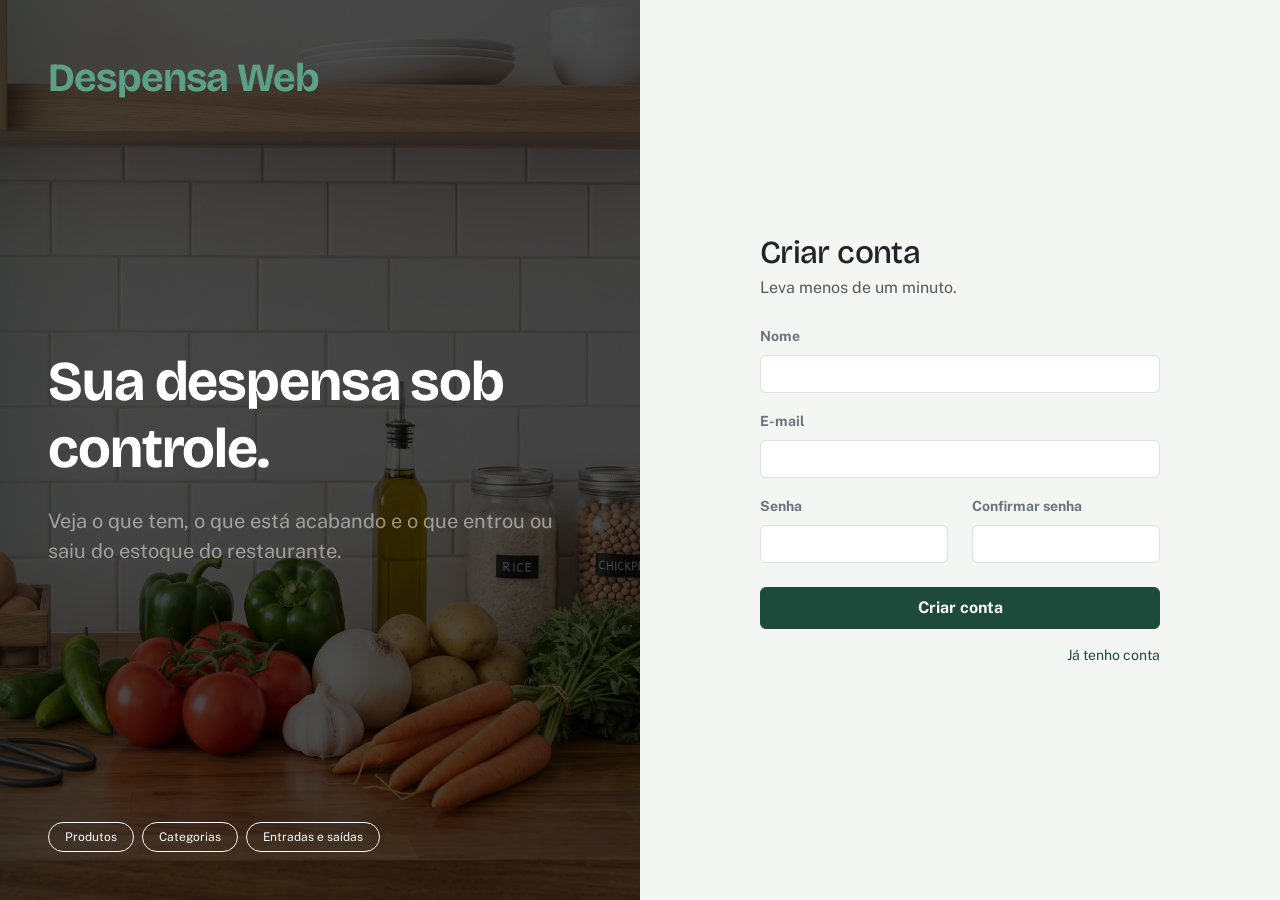
==== front-end/pages/cadastro.html @ 5e9766cb "Frontend inicial (Sujeito a alterações)" ====
<!DOCTYPE html>
<html lang="pt-BR">
<head>
    <meta charset="utf-8">
    <meta name="viewport" content="width=device-width, initial-scale=1">
    <title>Criar Conta · Despensa Web</title>
    <link href="https://cdn.jsdelivr.net/npm/bootstrap@5.3.3/dist/css/bootstrap.min.css" rel="stylesheet">
    <link rel="stylesheet" href="../assets/css/style.css">
</head>
<body>
    <div class="row g-0 auth-wrapper">
        <div class="col-lg-6 auth-hero auth-bg p-5 d-none d-lg-flex flex-column justify-content-between">
            <div class="brand-text fs-1 fw-bold d-flex align-items-center gap-2"  style="color: var(--pine-light);">
                Despensa Web
            </div>
            <div>
                <h1 class="display-4 fw-bold mb-4">Sua despensa sob controle.</h1>
                <p class="fs-5 text-white-50">Veja o que tem, o que está acabando e o que entrou ou saiu do estoque do restaurante.</p>
            </div>
            <div class="d-flex gap-2 flex-wrap">
                <span class="badge border border-light text-light rounded-pill px-3 py-2 fw-normal">Produtos</span>
                <span class="badge border border-light text-light rounded-pill px-3 py-2 fw-normal">Categorias</span>
                <span class="badge border border-light text-light rounded-pill px-3 py-2 fw-normal">Entradas e saídas</span>
            </div>
        </div>
        <div class="col-lg-6 d-flex align-items-center justify-content-center p-4">
            <div style="width: 100%; max-width: 400px;">
                
            <h2 class="mb-1">Criar conta</h2>
            <p class="text-muted mb-4">Leva menos de um minuto.</p>
            <form action="inicio.html">
                <div class="mb-3">
                    <label class="form-label fw-bold small text-secondary">Nome</label>
                    <input type="text" class="form-control" required>
                </div>
                <div class="mb-3">
                    <label class="form-label fw-bold small text-secondary">E-mail</label>
                    <input type="email" class="form-control" required>
                </div>
                <div class="row">
                    <div class="col-sm-6 mb-4">
                        <label class="form-label fw-bold small text-secondary">Senha</label>
                        <input type="password" class="form-control" required>
                    </div>
                    <div class="col-sm-6 mb-4">
                        <label class="form-label fw-bold small text-secondary">Confirmar senha</label>
                        <input type="password" class="form-control" required>
                    </div>
                </div>
                <button type="submit" class="btn btn-primary w-100 py-2 fw-bold">Criar conta</button>
                <div class="text-end mt-3 small">
                    <a href="index.html" class="text-decoration-none text-primary">Já tenho conta</a>
                </div>
            </form>
        
            </div>
        </div>
    </div>
</body>
</html>
---- front-end/assets/css/style.css ----
@import url('https://fonts.googleapis.com/css2?family=Bricolage+Grotesque:wght@600;700&family=Public+Sans:wght@400;600&display=swap');

:root {
    --pine: #1d4a3a;
    --pine-hover: #2b6650;
    --mint: #e4f0e9;
    --saf: #f2b134;
    --pine-light: #5ba087;
    --bg: #f4f6f3;
    --font-heading: 'Bricolage Grotesque', sans-serif;
    --font-body: 'Public Sans', sans-serif;
}

body {
    font-family: var(--font-body);
    background-color: var(--bg);
}

h1, h2, h3, h4, h5, h6, .navbar-brand, .brand-text {
    font-family: var(--font-heading);
    letter-spacing: -0.02em;
}

/* Sobrescrevendo a cor primária do Bootstrap */
.btn-primary {
    background-color: var(--pine);
    border-color: var(--pine);
}
.btn-primary:hover {
    background-color: var(--pine-hover);
    border-color: var(--pine-hover);
}

.text-primary { color: var(--pine) !important; }
.bg-primary { background-color: var(--pine) !important; }

/* Sidebar */
.sidebar {
    width: 260px;
    height: 100vh;
    position: sticky;
    top: 0;
    background-color: var(--pine);
}
.sidebar .nav-link {
    color: #cfe3d8;
    margin-bottom: 4px;
    border-radius: 8px;
    display: flex;
    align-items: center;
    gap: 10px;
}
.sidebar .nav-link:hover {
    background-color: rgba(255, 255, 255, 0.1);
    color: white;
}
.sidebar .nav-link.active {
    background-color: white;
    color: var(--pine);
    font-weight: 600;
}
.brand-icon {
    width: 36px;
    height: 36px;
    background-color: var(--saf);
    border-radius: 10px;
    display: flex;
    align-items: center;
    justify-content: center;
    font-style: normal;
    font-size: 20px;
}

/* Auth Pages */
.auth-wrapper {
    min-height: 100vh;
}

.auth-bg { 
    background-image: url('../img/fundo.jpg');
    background-color: rgba(0, 0, 0, 0.7); /* O 0.6 é a intensidade da escuridão (de 0 a 1) */
    background-blend-mode: multiply; /* Mistura a cor preta com a imagem */
    background-size: cover;
    background-position: center;
    background-repeat: no-repeat;
    color: white; 
}

.auth-hero {
    /* background: linear-gradient(160deg, var(--pine), #143629); */
    color: white;
}

/* Cards & Tables */
.card {
    border-radius: 12px;
    border: 1px solid #e2e7e2;
    box-shadow: none;
}
.table > :not(caption) > * > * {
    padding: 12px 16px;
    vertical-align: middle;
}
.badge-soft-success { background-color: #d9f0e2; color: #1e6e43; }
.badge-soft-warning { background-color: #fdeccb; color: #8a5a00; }
.badge-soft-danger { background-color: #f9d9d6; color: #9d2a23; }

/* Custom Progress Bar */
.progress { height: 12px; border-radius: 10px; background-color: var(--mint); }
.progress-bar { border-radius: 10px; }
.bg-success-custom { background-color: #2f8f5b; }
.bg-warning-custom { background-color: var(--saf); }
.bg-danger-custom { background-color: #d6453d; }
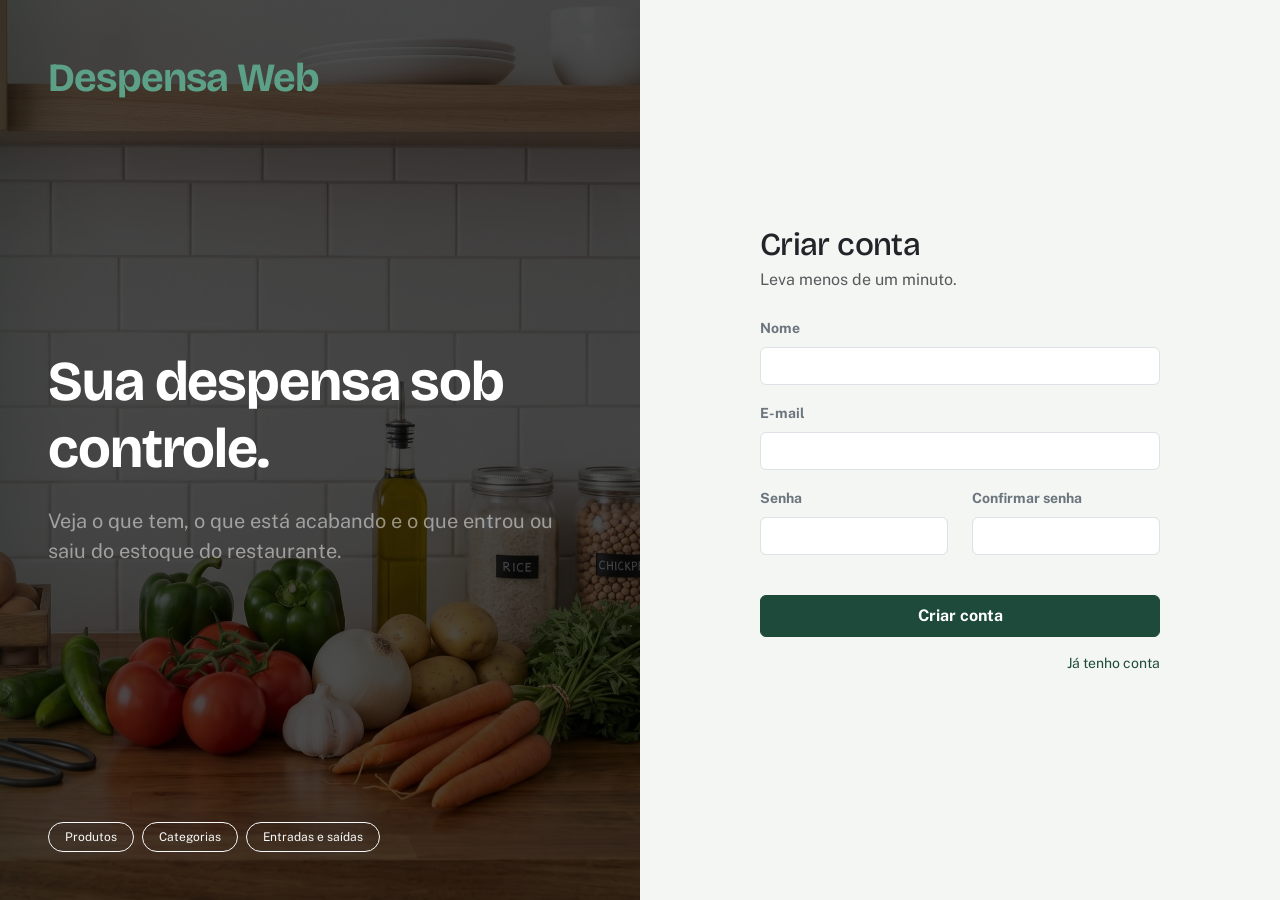
==== commit 30dad066: "feat: integracao cadastro_usuario" ====
--- a/front-end/pages/cadastro.html
+++ b/front-end/pages/cadastro.html
@@ -28,33 +28,36 @@
                 
             <h2 class="mb-1">Criar conta</h2>
             <p class="text-muted mb-4">Leva menos de um minuto.</p>
-            <form action="inicio.html">
-                <div class="mb-3">
-                    <label class="form-label fw-bold small text-secondary">Nome</label>
-                    <input type="text" class="form-control" required>
+        <form id="form-cadastro" novalidate>
+            <div class="mb-3">
+                <label for="nome" class="form-label fw-bold small text-secondary">Nome</label>
+                <input type="text" id="nome" class="form-control" required>
+            </div>
+            <div class="mb-3">
+                <label for="email" class="form-label fw-bold small text-secondary">E-mail</label>
+                <input type="email" id="email" class="form-control" required>
+            </div>
+            <div class="row">
+                <div class="col-sm-6 mb-4">
+                    <label for="senha" class="form-label fw-bold small text-secondary">Senha</label>
+                    <input type="password" id="senha" class="form-control" minlength="8" maxlength="128" required>
                 </div>
-                <div class="mb-3">
-                    <label class="form-label fw-bold small text-secondary">E-mail</label>
-                    <input type="email" class="form-control" required>
+                <div class="col-sm-6 mb-4">
+                    <label for="confirmacao" class="form-label fw-bold small text-secondary">Confirmar senha</label>
+                    <input type="password" id="confirmacao" class="form-control" required>
                 </div>
-                <div class="row">
-                    <div class="col-sm-6 mb-4">
-                        <label class="form-label fw-bold small text-secondary">Senha</label>
-                        <input type="password" class="form-control" required>
-                    </div>
-                    <div class="col-sm-6 mb-4">
-                        <label class="form-label fw-bold small text-secondary">Confirmar senha</label>
-                        <input type="password" class="form-control" required>
-                    </div>
-                </div>
-                <button type="submit" class="btn btn-primary w-100 py-2 fw-bold">Criar conta</button>
-                <div class="text-end mt-3 small">
-                    <a href="index.html" class="text-decoration-none text-primary">Já tenho conta</a>
-                </div>
-            </form>
+            </div>
+            <p id="erro-cadastro" class="text-danger small" role="alert"></p>
+            <button type="submit" id="botao-cadastro" class="btn btn-primary w-100 py-2 fw-bold">Criar conta</button>
+            <div class="text-end mt-3 small">
+                <a href="index.html" class="text-decoration-none text-primary">Já tenho conta</a>
+            </div>
+        </form>
         
             </div>
         </div>
     </div>
+    <script src="../assets/js/cadastro.js"></script>
+</body>
 </body>
 </html>
--- a/front-end/assets/css/style.css
+++ b/front-end/assets/css/style.css
@@ -111,3 +111,95 @@
 .bg-success-custom { background-color: #2f8f5b; }
 .bg-warning-custom { background-color: var(--saf); }
 .bg-danger-custom { background-color: #d6453d; }
+
+/* Gráfico de estoque */
+.stock-chart-card {
+    padding: 26px;
+    overflow: hidden;
+    background: #fff;
+    border-color: #dfe8df;
+    box-shadow: 0 5px 22px rgba(29, 74, 58, 0.035);
+}
+.stock-chart-header { display: flex; justify-content: space-between; align-items: center; gap: 20px; }
+.stock-chart-eyebrow {
+    display: block;
+    margin-bottom: 8px;
+    font-size: 10px;
+    font-weight: 600;
+    letter-spacing: 0.13em;
+    color: #6d8a76;
+}
+.stock-chart-header h4 { margin: 0 0 7px; color: var(--pine); font-size: 23px; }
+.stock-chart-header p { margin: 0; color: #7b887f; font-size: 12px; line-height: 1.6; }
+.stock-chart-filter { flex: 0 0 105px; }
+.stock-chart-filter label { display: block; margin-bottom: 6px; font-size: 11px; color: #758478; }
+.stock-chart-filter select {
+    border-radius: 9px;
+    border-color: #e1e9e1;
+    background-color: #f7faf6;
+    color: var(--pine);
+    font-size: 12px;
+    font-weight: 600;
+    min-height: 38px;
+}
+.stock-chart-filter select:focus { border-color: #5ba087; box-shadow: 0 0 0 3px rgba(91, 160, 135, 0.15); }
+.stock-chart-meta {
+    display: flex;
+    justify-content: space-between;
+    align-items: center;
+    margin: 22px 0 12px;
+    padding-top: 16px;
+    border-top: 1px solid #edf1ec;
+}
+.stock-chart-count { padding: 4px 10px; border-radius: 6px; background: #edf4ed; color: #58715e; font-size: 11px; font-weight: 600; }
+.stock-chart-refresh {
+    display: inline-flex;
+    gap: 6px;
+    align-items: center;
+    border: 0;
+    border-radius: 6px;
+    padding: 6px 8px;
+    background: transparent;
+    color: #627f6b;
+    font-size: 11px;
+    font-weight: 600;
+}
+.stock-chart-refresh:hover { background: #edf4ed; color: var(--pine); }
+.stock-chart-refresh:focus-visible { outline: 2px solid var(--pine-light); outline-offset: 2px; }
+.stock-chart-refresh:disabled { opacity: 0.5; cursor: wait; }
+.stock-chart-scroll { max-height: 420px; overflow-y: auto; scrollbar-width: thin; scrollbar-color: #cfddd1 transparent; }
+.stock-chart-canvas { position: relative; height: 300px; }
+.stock-chart-message {
+    margin: 18px 0;
+    padding: 24px 16px;
+    border: 1px dashed #dce7dd;
+    border-radius: 10px;
+    background: #f8fbf7;
+    color: #718076;
+    text-align: center;
+    font-size: 13px;
+}
+.stock-chart-legend {
+    display: flex;
+    flex-wrap: wrap;
+    gap: 10px 18px;
+    margin-top: auto;
+    padding-top: 18px;
+    border-top: 1px solid #edf1ec;
+    color: #7a887e;
+    font-size: 10px;
+}
+.stock-chart-legend span { display: inline-flex; align-items: center; gap: 6px; }
+.stock-chart-dot { display: inline-block; width: 7px; height: 7px; border-radius: 50%; }
+.stock-chart-dot-ok { background: #36755b; }
+.stock-chart-dot-low { background: #dfa43d; }
+.stock-chart-dot-empty { background: #cb6a60; }
+.stock-chart-minimum { display: inline-block; width: 13px; height: 4px; border-radius: 2px; background: #d9e2dc; }
+@media (max-width: 575.98px) {
+    .stock-chart-card { padding: 18px; }
+    .stock-chart-header { align-items: flex-start; flex-wrap: wrap; gap: 12px; }
+    .stock-chart-header h4 { font-size: 21px; }
+    .stock-chart-filter { flex-basis: 100%; }
+    .stock-chart-filter select { max-width: 160px; }
+    .stock-chart-legend { gap: 10px 12px; }
+}
